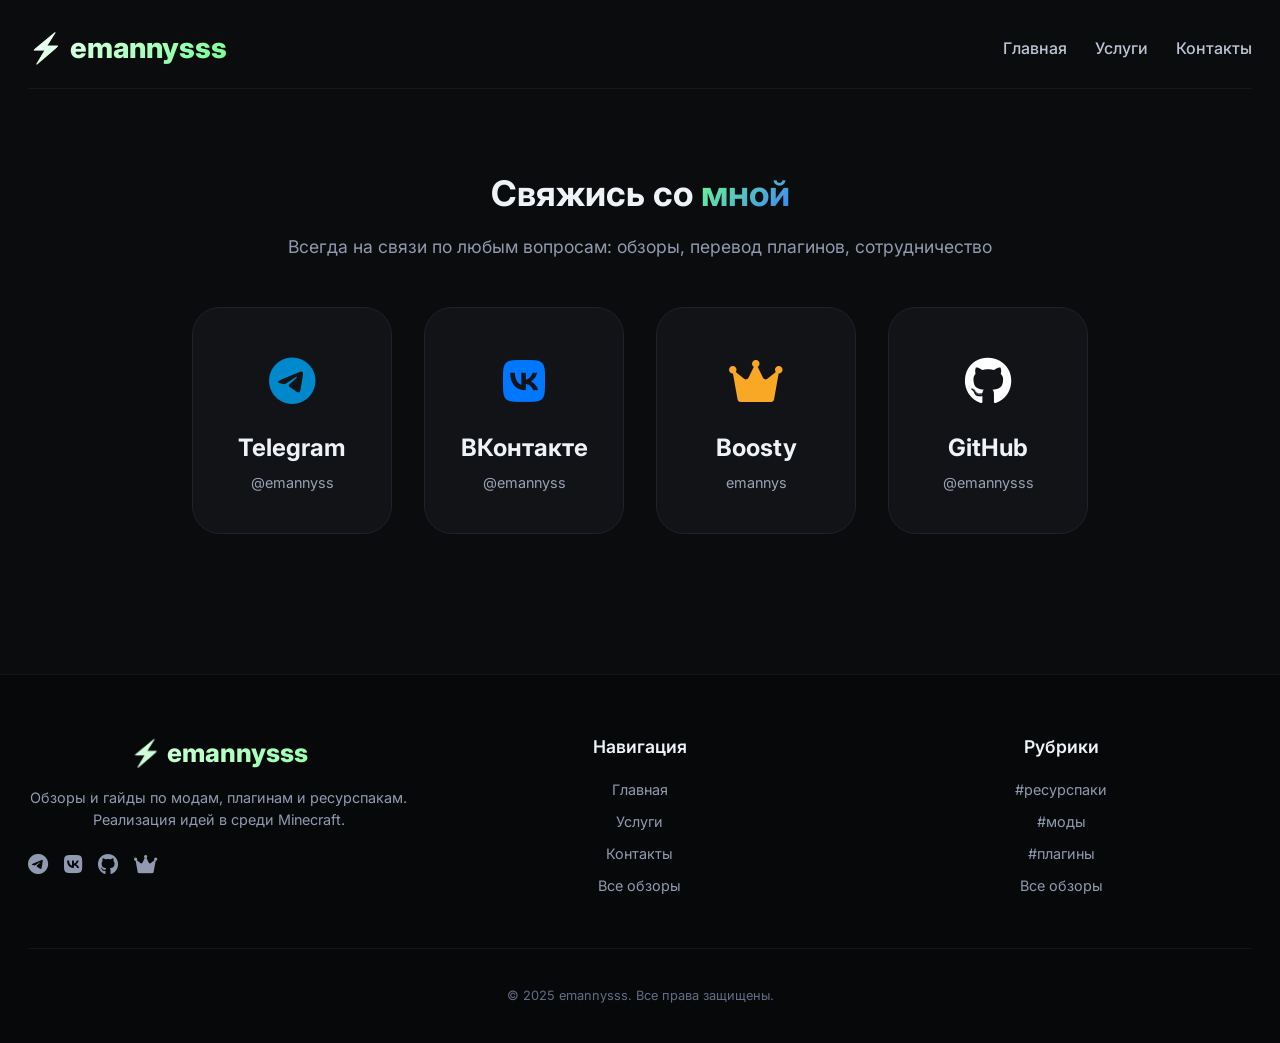
==== contacts.html @ 2a7ea157 "Create contacts.html Контакты со мной" ====
<!DOCTYPE html>
<html lang="ru">
<head>
    <meta charset="UTF-8">
    <meta name="viewport" content="width=device-width, initial-scale=1.0">
    <title>emannysss · Контакты</title>
    <link rel="preconnect" href="https://fonts.googleapis.com">
    <link rel="preconnect" href="https://fonts.gstatic.com" crossorigin>
    <link href="https://fonts.googleapis.com/css2?family=Inter:opsz,wght@14..32,300;400;600;700;800&display=swap" rel="stylesheet">
    <link rel="stylesheet" href="https://cdnjs.cloudflare.com/ajax/libs/font-awesome/6.0.0-beta3/css/all.min.css">
    <style>
        * { margin: 0; padding: 0; box-sizing: border-box; }
        body { background-color: #0B0C0E; font-family: 'Inter', sans-serif; color: #EFF3F8; line-height: 1.4; }
        .gradient-text { background: linear-gradient(135deg, #6EFF8E, #3B82F6); background-clip: text; -webkit-background-clip: text; color: transparent; font-weight: 700; }
        .container { max-width: 1280px; margin: 0 auto; padding: 0 28px; }
        .navbar { display: flex; justify-content: space-between; align-items: center; padding: 28px 0 20px; border-bottom: 1px solid rgba(255,255,255,0.05); flex-wrap: wrap; gap: 16px; }
        .logo { font-size: 1.8rem; font-weight: 800; background: linear-gradient(145deg, #FFFFFF 0%, #6EFF8E 100%); background-clip: text; -webkit-background-clip: text; color: transparent; text-decoration: none; }
        .nav-links { display: flex; gap: 28px; font-weight: 500; }
        .nav-links a { color: #BDC5D4; text-decoration: none; font-size: 1rem; transition: 0.2s; }
        .nav-links a:hover { color: white; }
        .section { padding: 80px 0; }
        .section-title { font-size: 2.2rem; font-weight: 700; margin-bottom: 16px; text-align: center; }
        .section-sub { color: #919AB0; margin-bottom: 48px; font-size: 1.1rem; text-align: center; }
        .contacts-grid { display: flex; justify-content: center; gap: 32px; flex-wrap: wrap; }
        .contact-card { background: #111317; border-radius: 28px; padding: 40px 32px; border: 1px solid #20222B; text-align: center; min-width: 200px; transition: 0.2s; text-decoration: none; color: inherit; }
        .contact-card:hover { border-color: #3B82F6; transform: translateY(-4px); }
        .contact-icon { font-size: 3rem; margin-bottom: 16px; }
        .contact-card h3 { font-size: 1.5rem; margin-bottom: 8px; }
        .contact-card p { color: #9AA2B5; font-size: 0.9rem; }
        .contact-note { text-align: center; margin-top: 48px; padding: 24px; background: rgba(59,130,246,0.1); border-radius: 28px; border: 1px solid rgba(59,130,246,0.2); }
        footer { padding: 48px 0; text-align: center; color: #656C86; font-size: 0.85rem; border-top: 1px solid rgba(255,255,255,0.05); margin-top: 40px; }
        @media (max-width: 780px) { .navbar { flex-direction: column; align-items: flex-start; } }
	footer {
            background: #07080A;
            border-top: 1px solid rgba(255,255,255,0.05);
            padding: 60px 0 30px;
            margin-top: 60px;
        }
        .footer-content {
            display: grid;
            grid-template-columns: repeat(auto-fit, minmax(220px, 1fr));
            gap: 40px;
            margin-bottom: 40px;
        }
        .footer-logo {
            font-size: 1.6rem;
            font-weight: 800;
            background: linear-gradient(145deg, #FFFFFF 0%, #6EFF8E 100%);
            background-clip: text;
            -webkit-background-clip: text;
            color: transparent;
            margin-bottom: 16px;
        }
        .footer-desc {
            color: #919AB0;
            line-height: 1.5;
            margin-bottom: 20px;
            font-size: 0.9rem;
        }
        .footer-social {
            display: flex;
            gap: 16px;
        }
        .footer-social a {
            color: #919AB0;
            font-size: 1.3rem;
            transition: 0.2s;
        }
        .footer-social a:hover {
            color: #6EFF8E;
            transform: translateY(-2px);
        }
        .footer-column h4 {
            color: #EFF3F8;
            font-size: 1.1rem;
            margin-bottom: 20px;
            font-weight: 600;
        }
        .footer-column ul {
            list-style: none;
        }
        .footer-column ul li {
            margin-bottom: 12px;
        }
        .footer-column ul li a {
            color: #919AB0;
            text-decoration: none;
            transition: 0.2s;
            font-size: 0.9rem;
        }
        .footer-column ul li a:hover {
            color: #6EFF8E;
        }
        .footer-contacts li {
            display: flex;
            align-items: center;
            gap: 10px;
            color: #919AB0;
            font-size: 0.9rem;
        }
        .footer-contacts li i {
            width: 24px;
            color: #6EFF8E;
        }
        .footer-contacts li a {
            color: #919AB0;
            text-decoration: none;
        }
        .footer-contacts li a:hover {
            color: #6EFF8E;
        }
        .footer-bottom {
            border-top: 1px solid rgba(255,255,255,0.05);
            padding-top: 30px;
            text-align: center;
            color: #656C86;
            font-size: 0.8rem;
        }
        .footer-bottom p {
            margin: 8px 0;
        }
        @media (max-width: 780px) {
            .footer-content {
                grid-template-columns: 1fr;
                text-align: center;
            }
            .footer-social {
                justify-content: center;
            }
            .footer-contacts li {
                justify-content: center;
            }
        }
    </style>
</head>
<body>
    <div class="container">
        <div class="navbar">
            <a href="index.html" class="logo">⚡ emannysss</a>
            <div class="nav-links">
                <a href="index.html">Главная</a>
                <a href="services.html">Услуги</a>
                <a href="contacts.html">Контакты</a>
            </div>
        </div>
    </div>

    <div class="section">
        <div class="container">
            <h2 class="section-title">Свяжись со <span class="gradient-text">мной</span></h2>
            <div class="section-sub">Всегда на связи по любым вопросам: обзоры, перевод плагинов, сотрудничество</div>
            <div class="contacts-grid">
                <a href="https://t.me/emannyss" target="_blank" class="contact-card">
                    <div class="contact-icon"><i class="fab fa-telegram" style="color: #0088cc;"></i></div>
                    <h3>Telegram</h3>
                    <p>@emannyss</p>
                </a>
                <a href="https://vk.com/emannyss" target="_blank" class="contact-card">
                    <div class="contact-icon"><i class="fab fa-vk" style="color: #0077ff;"></i></div>
                    <h3>ВКонтакте</h3>
                    <p>@emannyss</p>
                </a>
                <a href="https://boosty.to/emannys" target="_blank" class="contact-card">
                    <div class="contact-icon"><i class="fas fa-crown" style="color: #f9a825;"></i></div>
                    <h3>Boosty</h3>
                    <p>emannys</p>
                </a>
                <a href="https://github.com/emannysss" target="_blank" class="contact-card">
                    <div class="contact-icon"><i class="fab fa-github" style="color: #ffffff;"></i></div>
                    <h3>GitHub</h3>
                    <p>@emannysss</p>
                </a>
            </div>
        </div>
    </div>

    <footer>
        <div class="container">
            <div class="footer-content">
                <div class="footer-column">
                    <div class="footer-logo">⚡ emannysss</div>
                    <p class="footer-desc">Обзоры и гайды по модам, плагинам и ресурспакам. Реализация идей в среди Minecraft.</p>
                    <div class="footer-social">
                        <a href="https://t.me/emannyss" target="_blank"><i class="fab fa-telegram"></i></a>
                        <a href="https://vk.com/emannyss" target="_blank"><i class="fab fa-vk"></i></a>
                        <a href="https://github.com/emannysss" target="_blank"><i class="fab fa-github"></i></a>
                        <a href="https://boosty.to/emannys" target="_blank"><i class="fas fa-crown"></i></a>
                    </div>
                </div>
                <div class="footer-column">
                    <h4>Навигация</h4>
                    <ul>
                        <li><a href="index.html">Главная</a></li>
                        <li><a href="services.html">Услуги</a></li>
                        <li><a href="contacts.html">Контакты</a></li>
                        <li><a href="all-works.html">Все обзоры</a></li>
                    </ul>
                </div>
                <div class="footer-column">
                    <h4>Рубрики</h4>
                    <ul>
                        <li><a href="all-works.html?type=collections#resourcepacks">#ресурспаки</a></li>
                        <li><a href="all-works.html?type=collections#mods">#моды</a></li>
                        <li><a href="all-works.html?type=collections#plugins">#плагины</a></li>
                        <li><a href="all-works.html?type=reviews">Все обзоры</a></li>
                    </ul>
                </div>
            </div>
            <div class="footer-bottom">
                <p>© 2025 emannysss. Все права защищены.</p>
            </div>
        </div>
    </footer>
</body>
</html>
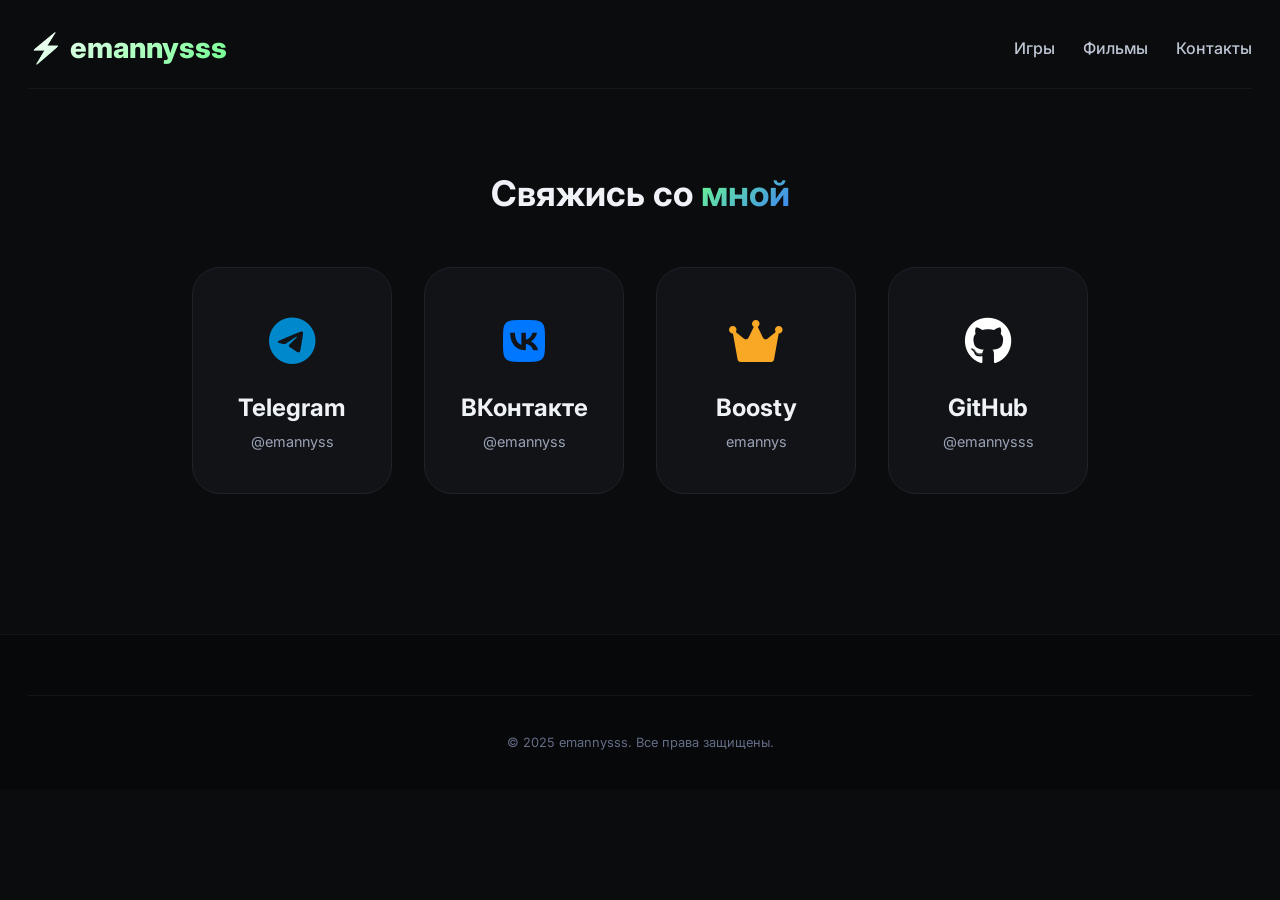
==== commit a4fc6435: "Update contacts.html Обновленные контакты" ====
--- a/contacts.html
+++ b/contacts.html
@@ -138,8 +138,8 @@
         <div class="navbar">
             <a href="index.html" class="logo">⚡ emannysss</a>
             <div class="nav-links">
-                <a href="index.html">Главная</a>
-                <a href="services.html">Услуги</a>
+                <a href="index.html">Игры</a>
+                <a href="films.html">Фильмы</a>
                 <a href="contacts.html">Контакты</a>
             </div>
         </div>
@@ -148,7 +148,7 @@
     <div class="section">
         <div class="container">
             <h2 class="section-title">Свяжись со <span class="gradient-text">мной</span></h2>
-            <div class="section-sub">Всегда на связи по любым вопросам: обзоры, перевод плагинов, сотрудничество</div>
+            <div class="section-sub"></div>
             <div class="contacts-grid">
                 <a href="https://t.me/emannyss" target="_blank" class="contact-card">
                     <div class="contact-icon"><i class="fab fa-telegram" style="color: #0088cc;"></i></div>
@@ -176,36 +176,6 @@
 
     <footer>
         <div class="container">
-            <div class="footer-content">
-                <div class="footer-column">
-                    <div class="footer-logo">⚡ emannysss</div>
-                    <p class="footer-desc">Обзоры и гайды по модам, плагинам и ресурспакам. Реализация идей в среди Minecraft.</p>
-                    <div class="footer-social">
-                        <a href="https://t.me/emannyss" target="_blank"><i class="fab fa-telegram"></i></a>
-                        <a href="https://vk.com/emannyss" target="_blank"><i class="fab fa-vk"></i></a>
-                        <a href="https://github.com/emannysss" target="_blank"><i class="fab fa-github"></i></a>
-                        <a href="https://boosty.to/emannys" target="_blank"><i class="fas fa-crown"></i></a>
-                    </div>
-                </div>
-                <div class="footer-column">
-                    <h4>Навигация</h4>
-                    <ul>
-                        <li><a href="index.html">Главная</a></li>
-                        <li><a href="services.html">Услуги</a></li>
-                        <li><a href="contacts.html">Контакты</a></li>
-                        <li><a href="all-works.html">Все обзоры</a></li>
-                    </ul>
-                </div>
-                <div class="footer-column">
-                    <h4>Рубрики</h4>
-                    <ul>
-                        <li><a href="all-works.html?type=collections#resourcepacks">#ресурспаки</a></li>
-                        <li><a href="all-works.html?type=collections#mods">#моды</a></li>
-                        <li><a href="all-works.html?type=collections#plugins">#плагины</a></li>
-                        <li><a href="all-works.html?type=reviews">Все обзоры</a></li>
-                    </ul>
-                </div>
-            </div>
             <div class="footer-bottom">
                 <p>© 2025 emannysss. Все права защищены.</p>
             </div>
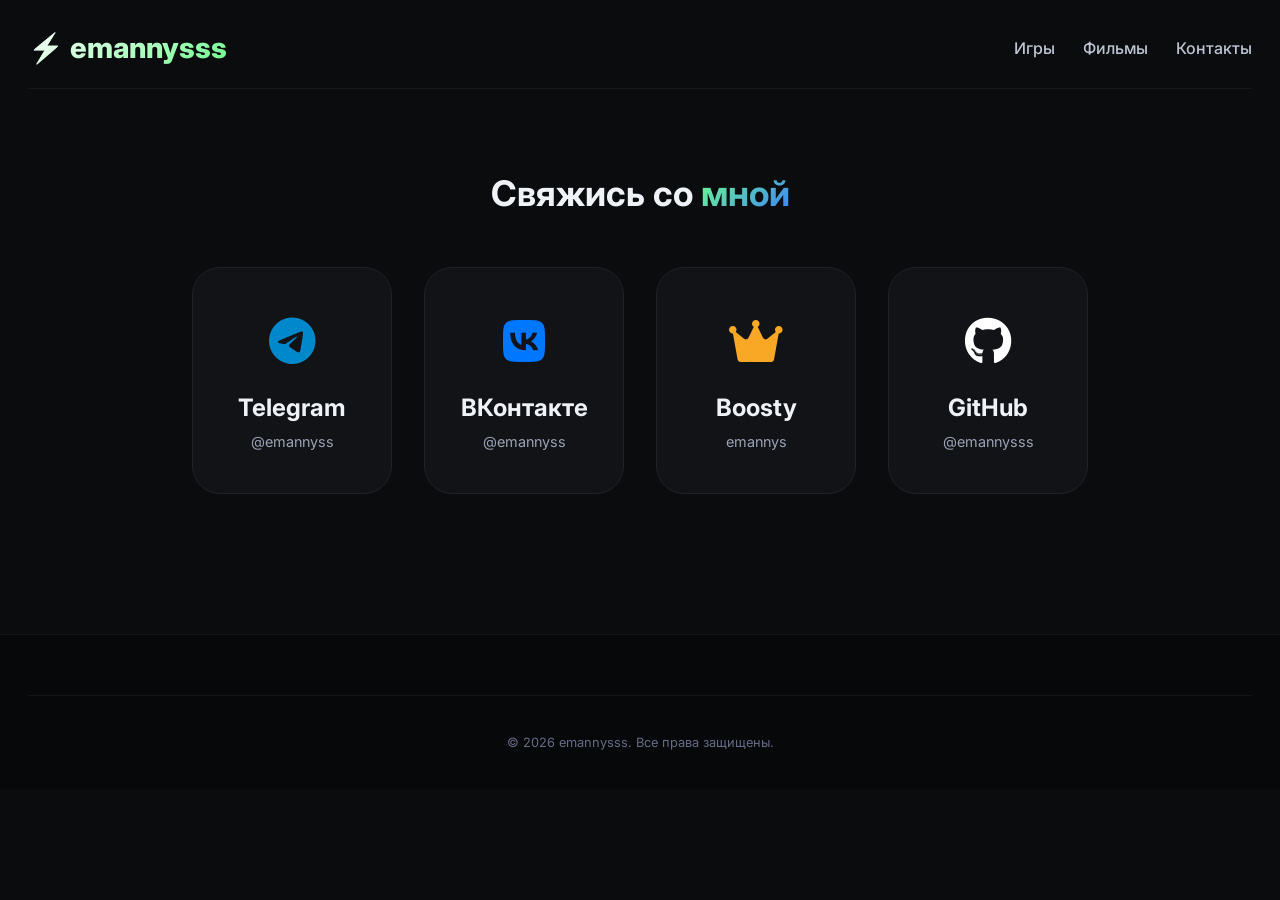
==== commit ad948011: "Update contacts.html 2026" ====
--- a/contacts.html
+++ b/contacts.html
@@ -177,7 +177,7 @@
     <footer>
         <div class="container">
             <div class="footer-bottom">
-                <p>© 2025 emannysss. Все права защищены.</p>
+                <p>© 2026 emannysss. Все права защищены.</p>
             </div>
         </div>
     </footer>
